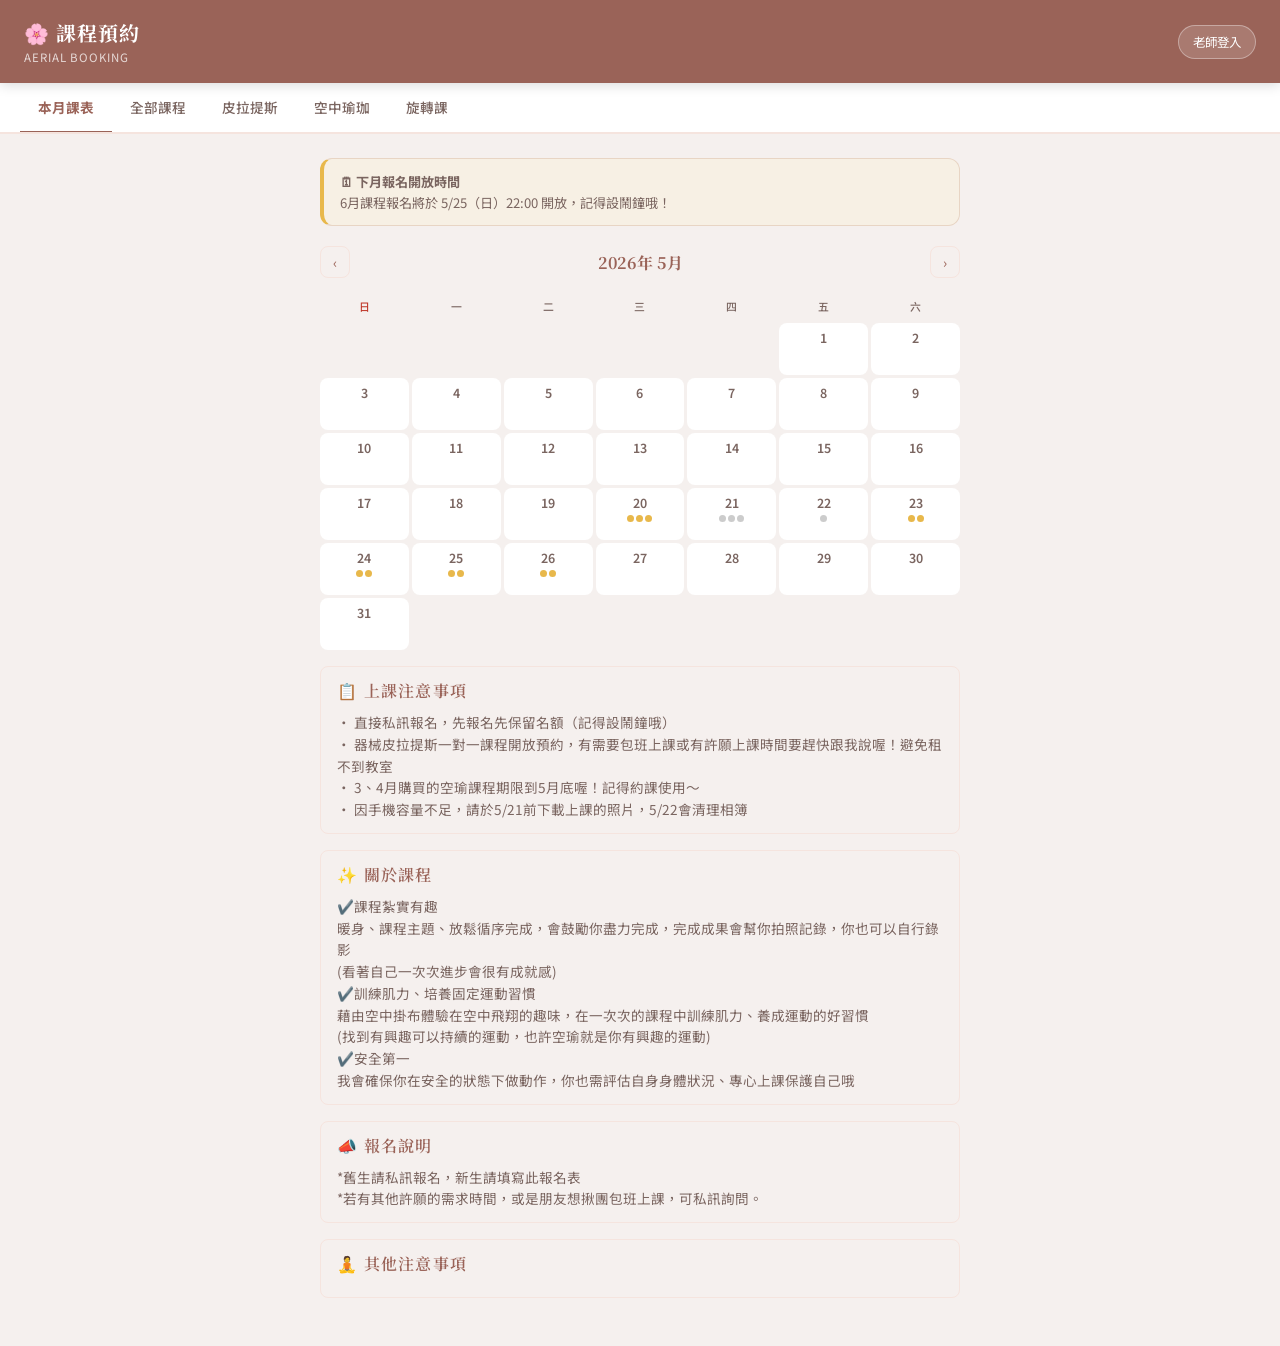
==== index.html @ b1fe5941 "Add files via upload" ====
<!DOCTYPE html>
<html lang="zh-TW">
<head>
<meta charset="UTF-8">
<meta name="viewport" content="width=device-width, initial-scale=1.0">
<title>課程預約</title>
<link href="https://fonts.googleapis.com/css2?family=Noto+Serif+TC:wght@400;600;700&family=Noto+Sans+TC:wght@300;400;500&display=swap" rel="stylesheet">
<link rel="stylesheet" href="style.css">
</head>
<body>

<!-- STUDENT VIEW -->
<div id="studentView">
  <header>
    <div>
      <h1>🌸 課程預約</h1>
      <div class="subtitle">AERIAL BOOKING</div>
    </div>
    <button id="adminBtn">老師登入</button>
  </header>

  <div class="tabs">
   <div class="tab active" data-view="calendar">本月課表</div>
    <div class="tab" data-view="list" data-cat="all">全部課程</div>
    <div class="tab" data-view="list" data-cat="pilates">皮拉提斯</div>
    <div class="tab" data-view="list" data-cat="aerial">空中瑜珈</div>
    <div class="tab" data-view="list" data-cat="circus">旋轉課</div>
  </div>

  <main>
    <div class="notice" id="globalNotice">
      <strong>🗓 下月報名開放時間</strong><br>
      6月課程報名將於 5/25（日）22:00 開放，記得設鬧鐘哦！
    </div>

    <!-- LIST VIEW -->
    <div id="listView" style="display:none"></div>

    <!-- CALENDAR VIEW -->
    <div id="calendarView">
      <div class="calendar-wrap">
        <div class="cal-nav">
          <button id="calPrev">‹</button>
          <h3 id="calTitle"></h3>
          <button id="calNext">›</button>
        </div>
        <div class="cal-grid" id="calGrid"></div>
      </div>
      <div id="dayDetail"></div>
      <div id="noticeRules" class="notice-rules"></div>
      <div id="sectionAbout" class="notice-rules"></div>
      <div id="sectionBooking" class="notice-rules"></div>
      <div id="sectionCourseIntro" class="notice-rules"></div>
    </div>
  </main>
</div>

<!-- LOGIN MODAL -->
<div class="login-overlay" id="loginOverlay">
  <div class="login-box">
    <div style="font-size:2rem;margin-bottom:8px">💮</div>
    <h3>老師登入</h3>
    <p>請輸入管理密碼</p>
    <input type="password" id="pwInput" placeholder="••••" maxlength="20">
    <div class="login-error" id="loginError"></div>
    <button class="btn-primary" id="loginConfirm" style="width:100%">登入</button>
    <br>
    <button class="login-cancel" id="loginCancel">取消</button>
  </div>
</div>

<!-- ADMIN PANEL -->
<div id="adminPanel">
  <div class="admin-header">
    <h2>🌸 老師管理後台</h2>
    <button id="closeAdmin">← 返回</button>
  </div>
  <div class="admin-body" id="adminBody"></div>
</div>

<!-- MODAL -->
<div class="overlay" id="overlay">
  <div class="modal" id="modal">
    <div class="modal-handle"></div>
    <div id="modalContent"></div>
  </div>
</div>
<!-- 登入成功畫面 -->
<div id="loginSuccess">
  <div class="login-success-icon">✨</div>
  <div class="login-success-title">歡迎回來！</div>
  <div class="login-success-sub">正在進入管理後台…</div>
</div>

<script src="app.js"></script>
</body>
</html>
---- style.css ----
:root {
  /* 玫瑰棕 - 主色 */
  --rose-dark:#9a6358;
  --rose: #d4a898;
  --rose-light:#f5e4de;

  /* 暖拿鐵 - 搭配 */
  --latte:#c4a898;
  --latte-light:#edddd6;
  --latte-pale:#f5f0ee;

  /* 燕麥 - 公告底色 */
  --oat:#f7f0e4;
  --oat-mid:#e8d5c4;
  --oat-dark:#c8a090;

  /* 摩卡 - 後台 */
  --mocha:#6b4c3b;
  --mocha-mid: #a07060;
  --mocha-light: #c4a898;

  /* 文字 */
  --ink: #2e2520;
  --ink-soft:#7a6560;

  /* 系統色 */
  --red:#c0392b;
  --gold: #e8b84b;
  --white: #ffffff;

  /* 共用 */
  --radius:12px;
  --shadow:0 4px 24px rgba(0,0,0,0.08);
  --shadow-lg:0 8px 40px rgba(0,0,0,0.14);
}

* { box-sizing: border-box; margin: 0; padding: 0; }

body {
  font-family: 'Noto Sans TC', sans-serif;
  background: var(--latte-pale);
  color: var(--ink);
  min-height: 100vh;
}

/* ── HEADER ── */
header {
  background: var(--rose-dark);
  color: white;
  padding: 18px 24px;
  display: flex;
  align-items: center;
  justify-content: space-between;
  position: sticky;
  top: 0;
  z-index: 100;
  box-shadow: 0 2px 12px rgba(0,0,0,0.15);
}
header h1 {
  font-family: 'Noto Serif TC', serif;
  font-size: 1.25rem;
  font-weight: 700;
  letter-spacing: 0.05em;
}
header .subtitle {
  font-size: 0.72rem;
  opacity: 0.75;
  margin-top: 2px;
  letter-spacing: 0.08em;
}
#adminBtn {
  background: rgba(255,255,255,0.15);
  border: 1px solid rgba(255,255,255,0.35);
  color: white;
  padding: 7px 14px;
  border-radius: 20px;
  font-size: 0.78rem;
  cursor: pointer;
  transition: all 0.2s;
  font-family: 'Noto Sans TC', sans-serif;
}
#adminBtn:hover { background: rgba(255,255,255,0.28); }

/* ── TABS ── */
.tabs {
  display: flex;
  background: var(--white);
  border-bottom: 2px solid var(--rose-light);
  padding: 0 20px;
  overflow-x: auto;
}
.tab {
  padding: 14px 18px;
  font-size: 0.85rem;
  cursor: pointer;
  color: var(--ink-soft);
  border-bottom: 3px solid transparent;
  margin-bottom: -2px;
  white-space: nowrap;
  transition: all 0.2s;
  font-weight: 500;
}
.tab.active {
  color: var(--rose-dark);
  border-bottom-color: var(--rose-dark);
  font-weight: 700;
}
.tab:hover:not(.active) { color: var(--rose); }
.subcat-header {
  font-size: 0.9rem;
  font-weight: 600;
  color: var(--rose);
  margin: 16px 0 8px 4px;
  letter-spacing: 0.05em;
}

/* ── MAIN ── */
main { padding: 20px 16px 40px; max-width: 680px; margin: 0 auto; }

/* ── NOTICE BANNER ── */
.notice {
  background: var(--oat);
  border: 1px solid var(--oat-mid);
  border-left: 4px solid var(--gold);
  border-radius: var(--radius);
  padding: 12px 16px;
  margin-bottom: 20px;
  font-size: 0.82rem;
  color: var(--ink-soft);
  line-height: 1.6;
}
.notice strong { font-weight: 700; }
.notice-rules {
  margin: 16px 0 0;
  padding: 12px 16px; 
  border: 1px solid var(--rose-light);
  border-radius: 8px;
}
.rules-title {
  font-weight: 600;
  font-family: 'Noto Serif TC', serif;
  color: var(--rose-dark);
  letter-spacing: 0.08em;
  margin-bottom: 10px;
}
.rules-body {
  font-size: 0.85rem;
  line-height: 1.6;
  color: var(--ink-soft);
}

/* ── SECTION HEADER ── */
.section-header {
  display: flex;
  align-items: center;
  gap: 10px;
  margin: 20px 0 14px;
  padding: 0 4px;
}
.section-title {
  font-family: 'Noto Serif TC', serif;
  font-size: 1rem;
  font-weight: 700;
  color: var(--rose-dark);
  white-space: nowrap;
}
.section-line {
  flex: 1;
  height: 1px;
  background: var(--rose-light);
}

/* ── COURSE CARDS ── */
.course-list { display: flex; flex-direction: column; gap: 12px; }

.course-card {
  background: var(--white);
  border-radius: var(--radius);
  padding: 16px 18px;
  box-shadow: var(--shadow);
  display: flex;
  align-items: center;
  gap: 14px;
  cursor: pointer;
  transition: transform 0.18s, box-shadow 0.18s;
  border: 1px solid transparent;
}
.course-card:hover {
  transform: translateY(-2px);
  box-shadow: var(--shadow-lg);
  border-color: var(--rose-light);
}
.course-card.full {
  opacity: 0.6;
  cursor: default;
}
.course-card.full:hover { transform: none; box-shadow: var(--shadow); }

.card-dot { width: 10px; height: 10px; border-radius: 50%; flex-shrink: 0; }
.dot-available { background: var(--rose); }
.dot-full { background: #ccc; }
.dot-few { background: var(--gold); }

.card-body { flex: 1; }
.card-date { font-size: 0.72rem; color: var(--ink-soft); margin-bottom: 3px; letter-spacing: 0.04em; }
.card-title { font-size: 0.95rem; font-weight: 600; color: var(--ink); margin-bottom: 3px; }
.card-location { font-size: 0.78rem; color: var(--rose-dark); }

.card-spots { text-align: right; flex-shrink: 0; }
.spots-num {
  font-family: 'Noto Serif TC', serif;
  font-size: 1.6rem;
  font-weight: 700;
  line-height: 1;
  color: var(--rose-dark);
}
.spots-num.full-text { font-size: 0.85rem; color: #999; font-family: 'Noto Sans TC'; }
.spots-label { font-size: 0.68rem; color: var(--ink-soft); margin-top: 2px; }

/* ── MODAL ── */
.overlay {
  position: fixed; inset: 0;
  background: rgba(0,0,0,0.45);
  z-index: 200;
  display: none;
  align-items: flex-end;
  justify-content: center;
}
.overlay.open { display: flex; }

.modal {
  background: var(--white);
  border-radius: 20px 20px 0 0;
  padding: 28px 24px 36px;
  width: 100%;
  max-width: 680px;
  max-height: 88vh;
  overflow-y: auto;
  animation: slideUp 0.28s ease;
}
@keyframes slideUp {
  from { transform: translateY(60px); opacity: 0; }
  to { transform: translateY(0); opacity: 1; }
}
.modal-handle {
  width: 40px; height: 4px;
  background: #ddd;
  border-radius: 2px;
  margin: 0 auto 20px;
}
.modal-tag {
  display: inline-block;
  background: var(--rose-light);
  color: var(--rose-dark);
  font-size: 0.72rem;
  padding: 3px 10px;
  border-radius: 20px;
  margin-bottom: 10px;
  font-weight: 600;
  letter-spacing: 0.05em;
}
.modal-title {
  font-family: 'Noto Serif TC', serif;
  font-size: 1.3rem;
  font-weight: 700;
  margin-bottom: 6px;
}
.modal-meta {
  font-size: 0.82rem;
  color: var(--ink-soft);
  margin-bottom: 18px;
  line-height: 1.8;
}
.modal-meta span { display: block; }

.modal-price {
  background: var(--latte-pale);
  border-radius: 10px;
  padding: 14px 16px;
  margin-bottom: 16px;
  display: flex;
  align-items: center;
  justify-content: space-between;
}
.price-label { font-size: 0.8rem; color: var(--ink-soft); }
.price-amount {
  font-family: 'Noto Serif TC', serif;
  font-size: 1.5rem;
  font-weight: 700;
  color: var(--rose-dark);
}

.modal-desc {
  font-size: 0.85rem;
  line-height: 1.8;
  color: var(--ink-soft);
  margin-bottom: 18px;
  white-space: pre-line;
}

/* 公告框：中公告和小公告共用底色，左邊框顏色區分 */
.modal-announce,
.modal-announce-mid {
  background: var(--oat);
  border: 1px solid var(--oat-mid);
  border-left: 4px solid var(--oat-dark);
  border-radius: 8px;
  padding: 12px 14px;
  font-size: 0.8rem;
  color: var(--ink-soft);
  line-height: 1.7;
  margin-bottom: 10px;
}
.modal-announce-small {
  background: var(--latte-pale);
  border: 1px solid var(--latte-light);
  border-left: 4px solid var(--rose);
  border-radius: 9px;
  padding: 11px 13px;
  margin-bottom: 14px;
  font-size: 0.8rem;
  color: var(--rose-dark);
  line-height: 1.7;
}
.announce-title {
  font-weight: 700;
  margin-bottom: 4px;
  font-size: 0.78rem;
  letter-spacing: 0.06em;
}

/* 列表中的中公告 */
.announce-mid {
  background: var(--oat);
  border: 1px solid var(--oat-mid);
  border-left: 4px solid var(--latte);
  border-radius: 10px;
  padding: 11px 14px;
  margin-bottom: 12px;
  font-size: 0.8rem;
  color: var(--ink);
  line-height: 1.7;
}
.announce-mid-title {
  font-weight: 700;
  font-size: 0.73rem;
  letter-spacing: 0.07em;
  margin-bottom: 3px;
  color: var(--mocha);
}

.spots-display { text-align: center; margin-bottom: 20px; }
.spots-big {
  font-family: 'Noto Serif TC', serif;
  font-size: 3rem;
  font-weight: 700;
  color: var(--rose-dark);
  line-height: 1;
}
.spots-big.zero { color: #bbb; }
.spots-sub { font-size: 0.8rem; color: var(--ink-soft); margin-top: 4px; }

/* ── BOOKING FORM ── */
.booking-form { display: flex; flex-direction: column; gap: 12px; }
.booking-form input {
  padding: 13px 16px;
  border: 1.5px solid var(--rose-light);
  border-radius: 10px;
  font-size: 0.9rem;
  font-family: 'Noto Sans TC', sans-serif;
  background: var(--latte-pale);
  color: var(--ink);
  transition: border-color 0.2s;
  outline: none;
}
.booking-form input:focus { border-color: var(--rose); }

.btn-primary {
  background: var(--rose-dark);
  color: white;
  border: none;
  padding: 15px;
  border-radius: 12px;
  font-size: 1rem;
  font-weight: 600;
  font-family: 'Noto Sans TC', sans-serif;
  cursor: pointer;
  transition: opacity 0.2s, transform 0.15s;
  letter-spacing: 0.05em;
}
.btn-primary:hover { opacity: 0.85; transform: translateY(-1px); }
.btn-primary:disabled { background: #ccc; cursor: not-allowed; transform: none; }

.btn-close {
  display: block;
  margin: 12px auto 0;
  background: none;
  border: none;
  color: var(--ink-soft);
  font-size: 0.85rem;
  cursor: pointer;
  font-family: 'Noto Sans TC', sans-serif;
  padding: 8px 20px;
}

.success-box { text-align: center; padding: 20px 0; }
.success-icon { font-size: 3rem; margin-bottom: 12px; }
.success-box h3 {
  font-family: 'Noto Serif TC', serif;
  font-size: 1.2rem;
  margin-bottom: 8px;
  color: var(--rose-dark);
}
.success-box p { font-size: 0.85rem; color: var(--ink-soft); line-height: 1.7; }

/* ── CALENDAR ── */
.cal-nav {
  display: flex;
  align-items: center;
  justify-content: space-between;
  margin-bottom: 14px;
}
.cal-nav h3 {
  font-family: 'Noto Serif TC', serif;
  font-size: 1rem;
  color: var(--rose-dark);
}
.cal-nav button {
  background: none;
  border: 1.5px solid var(--rose-light);
  border-radius: 8px;
  padding: 5px 12px;
  cursor: pointer;
  color: var(--rose-dark);
  font-size: 0.85rem;
  font-family: 'Noto Sans TC', sans-serif;
}
.cal-nav button:hover { background: var(--rose-light); }

.cal-grid {
  display: grid;
  grid-template-columns: repeat(7, 1fr);
  gap: 3px;
}
.cal-dow {
  text-align: center;
  font-size: 0.68rem;
  color: var(--ink-soft);
  padding: 6px 0;
  font-weight: 500;
}
.cal-dow:first-child { color: var(--red); }
.cal-dow:last-child { color: #2980b9; }

.cal-day {
  min-height: 52px;
  background: var(--white);
  border-radius: 8px;
  padding: 5px 4px;
  cursor: default;
  border: 1.5px solid transparent;
  transition: border-color 0.15s;
}
.cal-day.has-course { cursor: pointer; }
.cal-day.has-course:hover { border-color: var(--rose-light); }
.cal-day.today { border-color: var(--rose); }
.cal-day.empty { background: none; }

.cal-day-num {
  font-size: 0.78rem;
  font-weight: 600;
  color: var(--ink-soft);
  margin-bottom: 3px;
  text-align: center;
}
.cal-day.today .cal-day-num {
  background: var(--rose-dark);
  color: white;
  border-radius: 50%;
  width: 22px; height: 22px;
  display: flex;
  align-items: center;
  justify-content: center;
  margin: 0 auto 3px;
}

.cal-dot-row { display: flex; flex-wrap: wrap; gap: 2px; justify-content: center; }
.cal-dot { width: 7px; height: 7px; border-radius: 50%; }
.cal-dot.available { background: var(--rose); }
.cal-dot.full { background: #ccc; }
.cal-dot.few { background: var(--gold); }

.day-detail {
  background: var(--white);
  border-radius: var(--radius);
  box-shadow: var(--shadow-lg);
  padding: 16px;
  margin-top: 12px;
  border: 1px solid var(--rose-light);
  animation: fadeIn 0.18s ease;
}
@keyframes fadeIn { from { opacity:0; transform:translateY(6px); } to { opacity:1; transform:none; } }

.day-detail-title {
  font-family: 'Noto Serif TC', serif;
  font-size: 0.85rem;
  color: var(--rose-dark);
  margin-bottom: 10px;
  font-weight: 700;
}
.day-course-item {
  display: flex;
  align-items: center;
  gap: 10px;
  padding: 9px 10px;
  border-radius: 8px;
  cursor: pointer;
  transition: background 0.15s;
  margin-bottom: 4px;
}
.day-course-item:hover { background: var(--latte-pale); }
.day-course-item.is-full { opacity: 0.5; cursor: default; }
.day-course-item.is-full:hover { background: none; }

.dci-dot { width: 8px; height: 8px; border-radius: 50%; flex-shrink: 0; }
.dci-body { flex: 1; }
.dci-time { font-size: 0.72rem; color: var(--ink-soft); }
.dci-name { font-size: 0.85rem; font-weight: 600; }
.dci-loc { font-size: 0.72rem; color: var(--rose-dark); }
.dci-spots { font-size: 0.75rem; font-weight: 700; color: var(--rose-dark); white-space: nowrap; }

/* ── LOGIN ── */
.login-overlay {
  position: fixed; inset: 0;
  background: rgba(0,0,0,0.5);
  z-index: 300;
  display: none;
  align-items: center;
  justify-content: center;
  padding: 20px;
}
.login-overlay.open { display: flex; }
.login-box {
  background: white;
  border-radius: 16px;
  padding: 32px 28px;
  width: 100%;
  max-width: 340px;
  box-shadow: var(--shadow-lg);
  text-align: center;
}
.login-box h3 {
  font-family: 'Noto Serif TC', serif;
  font-size: 1.1rem;
  color: var(--rose-dark);
  margin-bottom: 6px;
}
.login-box p { font-size: 0.8rem; color: var(--ink-soft); margin-bottom: 20px; }
.login-box input {
  width: 100%;
  padding: 12px 16px;
  border: 1.5px solid var(--rose-light);
  border-radius: 10px;
  font-size: 1rem;
  font-family: 'Noto Sans TC', sans-serif;
  text-align: center;
  letter-spacing: 0.2em;
  outline: none;
  margin-bottom: 12px;
}
.login-box input:focus { border-color: var(--rose); }
.login-error { font-size: 0.78rem; color: var(--red); margin-bottom: 8px; min-height: 18px; }
.login-cancel {
  background: none;
  border: none;
  color: var(--ink-soft);
  font-size: 0.82rem;
  cursor: pointer;
  margin-top: 8px;
  font-family: 'Noto Sans TC', sans-serif;
}

/* ── ADMIN ── */
#adminPanel {
  display: none;
  background: var(--mocha);
  color: var(--oat);
  min-height: 100vh;
}
#adminPanel.open { display: block; }

.admin-header {
  background: var(--ink);
  padding: 16px 18px;
  display: flex;
  align-items: center;
  justify-content: space-between;
  border-bottom: 1px solid var(--mocha-mid);
}
.admin-header h2 {
  font-family: 'Noto Serif TC', serif;
  font-size: 1rem;
  color: var(--rose-light);
}
#closeAdmin {
  background: none;
  border: 1px solid var(--mocha-light);
  color: var(--rose-light);
  padding: 6px 14px;
  border-radius: 20px;
  font-size: 0.76rem;
  cursor: pointer;
  font-family: 'Noto Sans TC', sans-serif;
}

.admin-body { 
  padding: 18px 14px; 
  max-width: 680px; 
  margin: 0 auto; }

.admin-section-title {
  font-size: 0.72rem;
  letter-spacing: 0.12em;
  color: var(--mocha-light);
  text-transform: uppercase;
  margin: 22px 0 10px;
}

.admin-tab-bar {
  display: flex;
  gap: 8px;
  margin-bottom: 16px;
}

.admin-tab {
  flex: 1;
  padding: 10px;
  border-radius: var(--radius);
  border: 1px solid var(--mocha-light);
  background: transparent;
  color: var(--mocha-light);
  font-size: 0.9rem;
  cursor: pointer;
}

.admin-tab.active {
  background: var(--latte);
  color: var(--mocha);
  border-color: var(--latte);
  font-weight: 600;
}

.admin-card {
  background: var(--mocha);
  border-radius: var(--radius);
  padding: 14px;
  margin-bottom: 10px;
  border: 1px solid var(--mocha-light);
}
.admin-card-top {
  display: flex;
  align-items: flex-start;
  justify-content: space-between;
  gap: 10px;
  margin-bottom: 8px;
}
.admin-card-title { font-size: 0.9rem; font-weight: 600; color: var(--oat); }
.admin-card-date { font-size: 0.73rem; color: var(--latte-light); margin-top: 3px; }

.toggle-row { display: flex; align-items: center; gap: 8px; }
.toggle-label { font-size: 0.73rem; color: var(--latte-light); }
.toggle { position: relative; width: 42px; height: 23px; }
.toggle input { display: none; }
.toggle-slider {
  position: absolute; inset: 0;
  background: var(--rose-dark);
  border-radius: 12px;
  cursor: pointer;
  transition: background 0.2s;
}
.toggle-slider::before {
  content: '';
  position: absolute;
  width: 17px; height: 17px;
  border-radius: 50%;
  background: white;
  top: 3px; left: 3px;
  transition: transform 0.2s;
}
.toggle input:checked + .toggle-slider { background: var(--rose); }
.toggle input:checked + .toggle-slider::before { transform: translateX(19px); }

.card-edit-header {
  display: flex;
  align-items: center;
  justify-content: space-between;
  margin-bottom: 10px;
  color: var(--mocha-light)
}
.card-edit-header-left {
  font-size: 0.76rem;
  color: var(--latte-light);
}
.admin-spots { display: flex; align-items: center; gap: 8px; margin-top: 0; }
.admin-spots label { font-size: 0.76rem; color: var(--latte-light); }
.spots-input {
  width: 58px;
  padding: 4px 8px;
  background: var(--mocha);
  border: 1px solid var(--mocha-light);
  border-radius: 6px;
  color: var(--oat);
  font-size: 0.86rem;
  text-align: center;
  font-family: 'Noto Sans TC', sans-serif;
}

.admin-announce {
  background: rgba(0,0,0,0.2);
  border: 1px solid var(--mocha-light);
  border-radius: 8px;
  padding: 12px;
  margin-top: 10px;
}
.admin-announce textarea {
  width: 100%;
  background: none;
  border: none;
  color: var(--oat);
  font-size: 0.82rem;
  font-family: 'Noto Sans TC', sans-serif;
  resize: vertical;
  min-height: 60px;
  outline: none;
  line-height: 1.6;
}
.admin-announce textarea::placeholder {
  color: var(--mocha-mid);  
}
.save-announce {
  background: var(--rose-dark);
  border: none;
  color: var(--white);
  padding: 6px 14px;
  border-radius: 6px;
  font-size: 0.78rem;
  cursor: pointer;
  margin-top: 6px;
  font-family: 'Noto Sans TC', sans-serif;
}

.edit-toggle-btn {
  background: none;
  border: 1px solid var(--mocha-light);
  color: var(--mocha-light);
  border-radius: 20px;
  padding: 3px 10px;
  font-size: 0.72rem;
  cursor: pointer;
  margin-top: 6px;
  font-family: 'Noto Sans TC', sans-serif;
  display: block;
}
.edit-toggle-btn:hover { background: var(--mocha); }
.edit-section {
  margin-top: 10px;
  border-top: 1px solid var(--mocha-light);
  padding-top: 10px;
}

.roster-list { margin-top: 10px; border-top: 1px solid var(--mocha-light); padding-top: 10px; }
.roster-item {
  display: flex;
  align-items: center;
  justify-content: space-between;
  padding: 7px 0;
  border-bottom: 1px solid rgba(255,255,255,0.08);
  font-size: 0.83rem;
}
.roster-name { color: var(--oat); }
.roster-phone { color: var(--rose-light); font-size: 0.75rem; }
.roster-time { font-size: 0.7rem; color: var(--mocha-light); }
.no-roster { font-size: 0.8rem; color: var(--mocha-light); padding: 8px 0; text-align: center; }
.roster-section-title {
  font-size: 0.72rem;
  color: var(--mocha-light);
  margin-bottom: 8px;
  letter-spacing: 0.08em;
  display: flex;
  align-items: center;
  justify-content: space-between
}

.card-edit-section { display: none; }
.card-edit-section:not(.hidden) { display: block; }
.card-editing {
  border-radius: var(--radius) var(--radius) 0 0;
}
.card-edit-inner {
  border-radius: 0 0 var(--radius) var(--radius);
  background: var(--mocha);
  border: 1px solid var(--mocha-light);
  border-top: 1px solid var(--mocha-light);
  padding: 14px;
  font-family: 'Noto Sans TC', sans-serif;
  color: var(--latte-light);
  display: flex;
  flex-direction: column;
  gap: 8px;
}
.card-edit-inner .admin-announce {
  background: rgba(255,255,255,0.08);
}
.card-edit-inner .admin-announce-label {
  font-family: 'Noto Sans TC', sans-serif;
  font-size: 0.72rem;
  letter-spacing: 0.12em;
  text-transform: uppercase;
  margin-bottom: 6px;
}
.card-edit-inner textarea::placeholder {
  color: var(--mocha-light);
}
.card-edit-inner .save-announce {
  margin-top: 6px;
}

/* Label outside, input its own box */
.cei-row {
  display: flex;
  flex-direction: column;
  gap: 4px;
}
.cei-label {
  font-size: 0.72rem;
  color: var(--latte-light);
  letter-spacing: 0.06em;
  padding: 0 2px;
}
.cei-input {
  width: 100%;
  background: rgba(255,255,255,0.08);
  border: 1px solid rgba(255,255,255,0.12);
  border-radius: 8px;
  padding: 8px 12px;
  outline: none;
  color: var(--oat);
  font-size: 0.88rem;
  font-family: 'Noto Sans TC', sans-serif;
  text-align: left;
}
.cei-input[type="date"] {
  color-scheme: dark;
  padding-right: 36px;
}
.cei-input::placeholder {
  color: var(--mocha-light);
}
.cei-textarea-block {
  margin: 0;
}
.cei-textarea-block textarea {
  width: 100%;
  background: none;
  border: none;
  color: var(--oat);
  font-size: 0.82rem;
  font-family: 'Noto Sans TC', sans-serif;
  resize: vertical;
  min-height: 50px;
  outline: none;
  line-height: 1.6;
}

/* Spots section */
.cei-spots-section {
  display: flex;
  flex-direction: column;
  gap: 6px;
  padding: 6px 0 2px;
}
.cei-spots-header {
  display: flex;
  align-items: center;
  justify-content: space-between;
}
.cei-spots-title {
  font-size: 0.72rem;
  color: var(--latte-light);
  letter-spacing: 0.06em;
}
.cei-spots-gap {
  margin-left: 12px;
}
.cei-spots-row {
  display: flex;
  align-items: center;
  gap: 8px;
  /* background: rgba(255,255,255,0.08);
  border: 1px solid rgba(255,255,255,0.12);
  border-radius: 8px;
  padding: 8px 12px; */
}
.cei-spots-row .spots-input {
  width: 50px;
}
.cei-spots-row .spots-unit {
  font-size: 0.82rem;
  color: var(--latte-light);
}
.cei-toggle {
  margin-left: auto;
}

/* Main save button */
.cei-save-main {
  align-self: flex-end;
  padding: 8px 24px;
  font-size: 0.85rem;
  border-radius: 8px;
}

/* ── MODAL ROSTER (admin) ── */
.modal-roster { margin-bottom: 20px; }
.modal-roster-title { font-size: 0.82rem; font-weight: 700; color: var(--ink-soft); margin-bottom: 10px; }
.modal-roster-item { display: flex; align-items: center; justify-content: space-between; padding: 8px 0; border-bottom: 1px solid var(--rose-light); }
.modal-roster-name { font-size: 0.88rem; }
.modal-roster-phone { font-size: 0.78rem; color: var(--ink-soft); margin-left: 8px; }
.modal-delete-btn { 
  background: none; 
  border: 1px solid #ddd; 
  color: #aaa; 
  border-radius: 50%;
  width: 24px;
  height: 24px;
  font-size: 0.7rem;
  cursor: pointer;
  flex-shrink: 0; }
.modal-delete-btn:hover { border-color: var(--red); color: var(--red); }
.modal-no-roster { font-size: 0.8rem; color: #aaa; padding: 8px 0; text-align: center; }
.modal-add-btn { 
  background: none; 
  border: 1px dashed var(--rose); 
  color: var(--rose-dark); 
  border-radius: 8px; 
  padding: 8px; 
  width: 100%; 
  font-size: 0.82rem; 
  cursor: pointer; 
  margin: 12px 0 0; 
  font-family: 'Noto Sans TC', sans-serif; }
.modal-add-form { margin-top: 10px; display: none; flex-direction: column; gap: 8px; }
.modal-add-form.open { display: flex; }
.modal-add-form input {
  border-radius: 6px;
  background: var(--mocha-light);
  border: 1px solid var(--mocha-mid);
  padding: 8px 12px;
  font-size: 0.85rem;
  color: var(--oat);
}

/* ── ADMIN HELPERS ── */
.admin-hint {
  font-size: 0.7rem;
  color: var(--mocha-light);
  margin-bottom: 4px;
  letter-spacing: 0.08em;
}
.admin-announce-spaced { margin-top: 8px; }
.roster-visibility-label { font-size: 0.75rem; margin-left: auto; }
.roster-visibility-toggle { margin-left: 6px; }

/* ── MODAL PRICE ── */
.price-per-person { font-size: 0.85rem; font-weight: 400; color: #888; }

.full-notice {
  background: var(--latte-pale);
  border: 1px solid var(--latte-light);
  border-left: 4px solid var(--latte);
  border-radius: 10px;
  padding: 14px 16px;
  font-size: 0.85rem;
  color: var(--ink-soft);
  line-height: 1.7;
  text-align: center;
  margin-bottom: 8px;
}

/* ── BUTTON VARIANTS ── */
.btn-full-mt { margin-top: 24px; width: 100%; }

/* ── LOGIN SUCCESS SPLASH ── */
#loginSuccess {
  display: none;
  position: fixed;
  inset: 0;
  background: linear-gradient(135deg, var(--rose-dark), var(--latte));
  z-index: 400;
  align-items: center;
  justify-content: center;
  flex-direction: column;
  color: white;
  text-align: center;
}
.login-success-icon { font-size: 3rem; margin-bottom: 16px; }
.login-success-title {
  font-family: 'Noto Serif TC', serif;
  font-size: 1.4rem;
  font-weight: 700;
  margin-bottom: 6px;
}
.login-success-sub { font-size: 0.85rem; opacity: 0.85; }

.admin-course-form {
  display: flex;
  flex-direction: column;
  gap: 10px;
  margin-top: 10px;
}
.admin-course-form label {
  display: flex;
  flex-direction: column;
  font-size: 0.75rem;
  color: var(--mocha-light);
  gap: 4px;
}
.admin-course-form input,
.admin-course-form select,
.admin-course-form textarea {
  border-radius: 6px;
  background: var(--latte-pale);
  border: 1px solid #c9b8b0;
  padding: 8px 10px;
  font-size: 0.85rem;
  font-family: 'Noto Sans TC', sans-serif;
  color: var(--ink);
}
.admin-row {
  display: flex;
  gap: 20px;
}
.admin-toggle-label {
  display: flex;
  flex-direction: row !important;
  align-items: center;
  gap: 8px;
}

.modal-edit-form {
  display: flex;
  flex-direction: column;
  gap: 8px;
  margin-bottom: 16px;
  padding: 12px;
  background: #f5f0ee;
  border-radius: 8px;
}
.modal-edit-form label {
  display: flex;
  flex-direction: column;
  font-size: 0.75rem;
  color: var(--mocha-light);
  gap: 3px;
}
.modal-edit-form input,
.modal-edit-form select,
.modal-edit-form textarea {
  border-radius: 6px;
  background: white;
  border: 1px solid #c9b8b0;
  padding: 7px 10px;
  font-size: 0.85rem;
  font-family: 'Noto Sans TC', sans-serif;
  color: var(--ink);
}

/* ── RESPONSIVE ── */
@media(min-width: 480px) {
  .modal { border-radius: 20px; margin: 20px; }
  .overlay { align-items: center; }
  main { padding: 24px 20px 48px; }
}
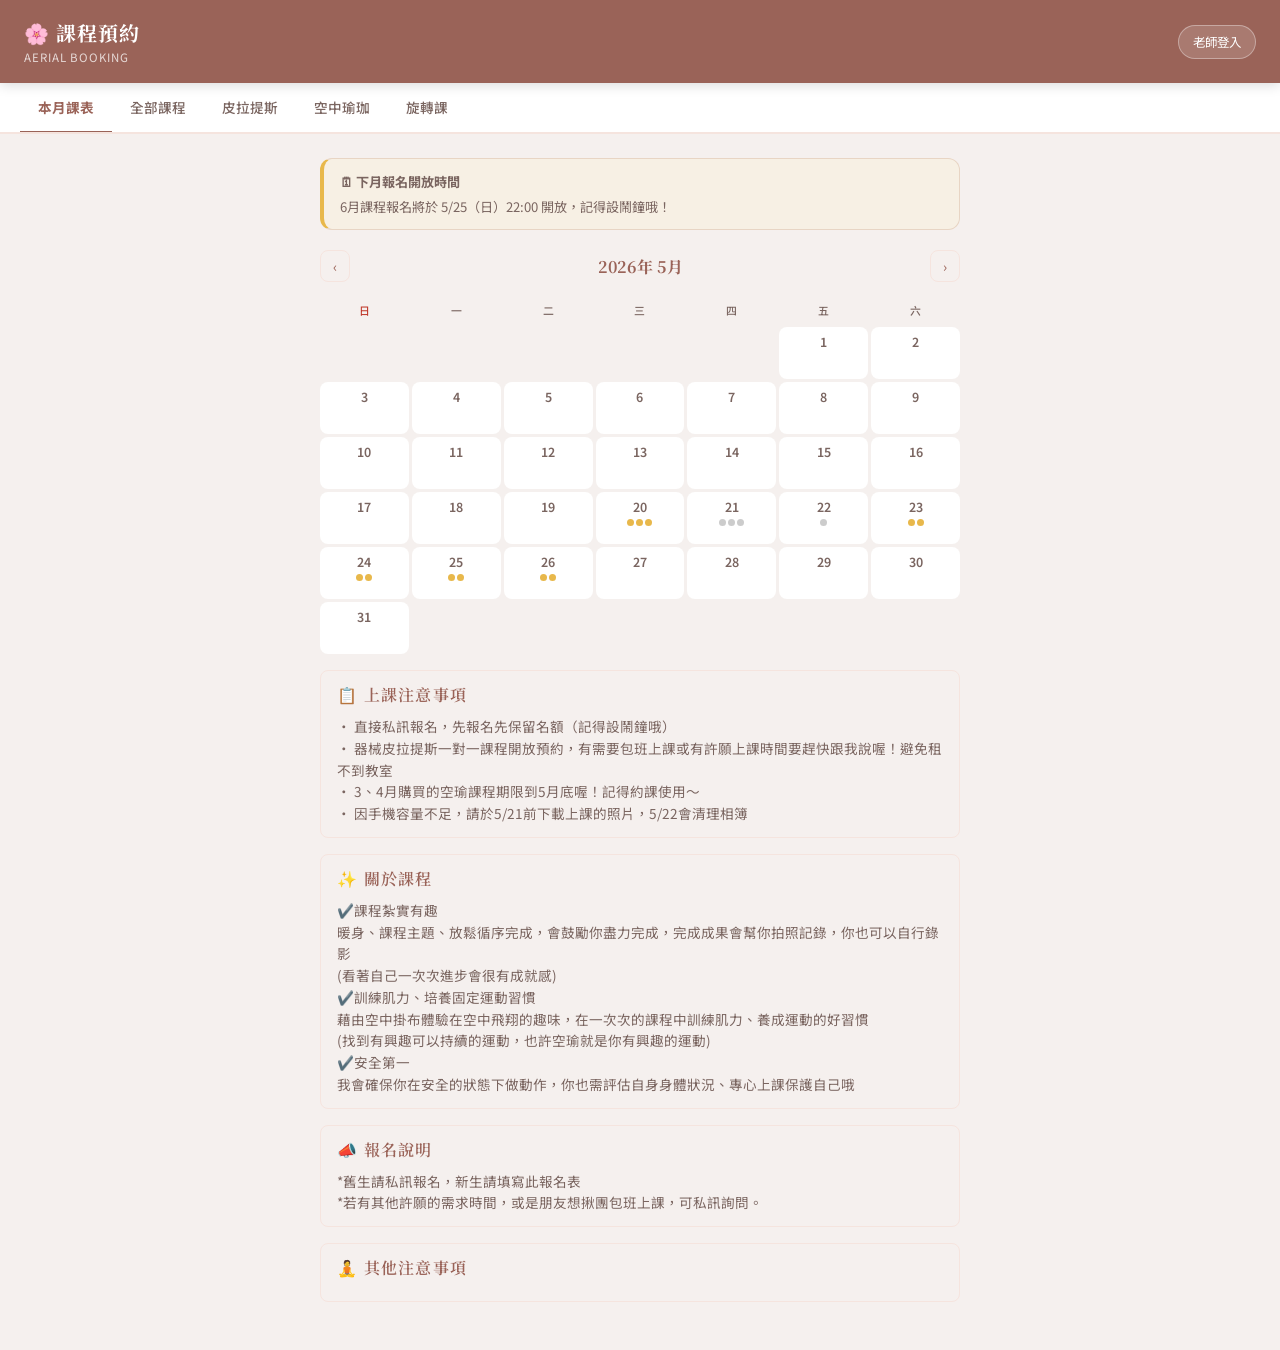
==== commit b76abf5a: "Add files via upload" ====
--- a/index.html
+++ b/index.html
@@ -28,9 +28,9 @@
   </div>
 
   <main>
-    <div class="notice" id="globalNotice">
-      <strong>🗓 下月報名開放時間</strong><br>
-      6月課程報名將於 5/25（日）22:00 開放，記得設鬧鐘哦！
+    <div class="notice" id="globalNoticeWrap">
+      <div id="globalNoticeTitle" style="font-weight:700;margin-bottom:4px;">🗓 下月報名開放時間</div>
+      <div id="globalNoticeBody">6月課程報名將於 5/25（日）22:00 開放，記得設鬧鐘哦！</div>
     </div>
 
     <!-- LIST VIEW -->
--- a/style.css
+++ b/style.css
@@ -338,7 +338,7 @@
   padding: 11px 14px;
   margin-bottom: 12px;
   font-size: 0.8rem;
-  color: var(--ink);
+  color: var(--ink-soft);
   line-height: 1.7;
 }
 .announce-mid-title {
@@ -736,6 +736,23 @@
 }
 .admin-announce textarea::placeholder {
   color: var(--mocha-mid);  
+}
+.admin-announce-title-input {
+  width: 100%;
+  box-sizing: border-box;
+  background: none;
+  border: none;
+  border-bottom: 1px solid var(--mocha-light);
+  color: var(--oat);
+  font-size: 0.85rem;
+  font-family: 'Noto Sans TC', sans-serif;
+  font-weight: 700;
+  padding: 4px 0 6px;
+  margin-bottom: 8px;
+  outline: none;
+}
+.admin-announce-title-input::placeholder {
+  color: var(--mocha-mid);
 }
 .save-announce {
   background: var(--rose-dark);
